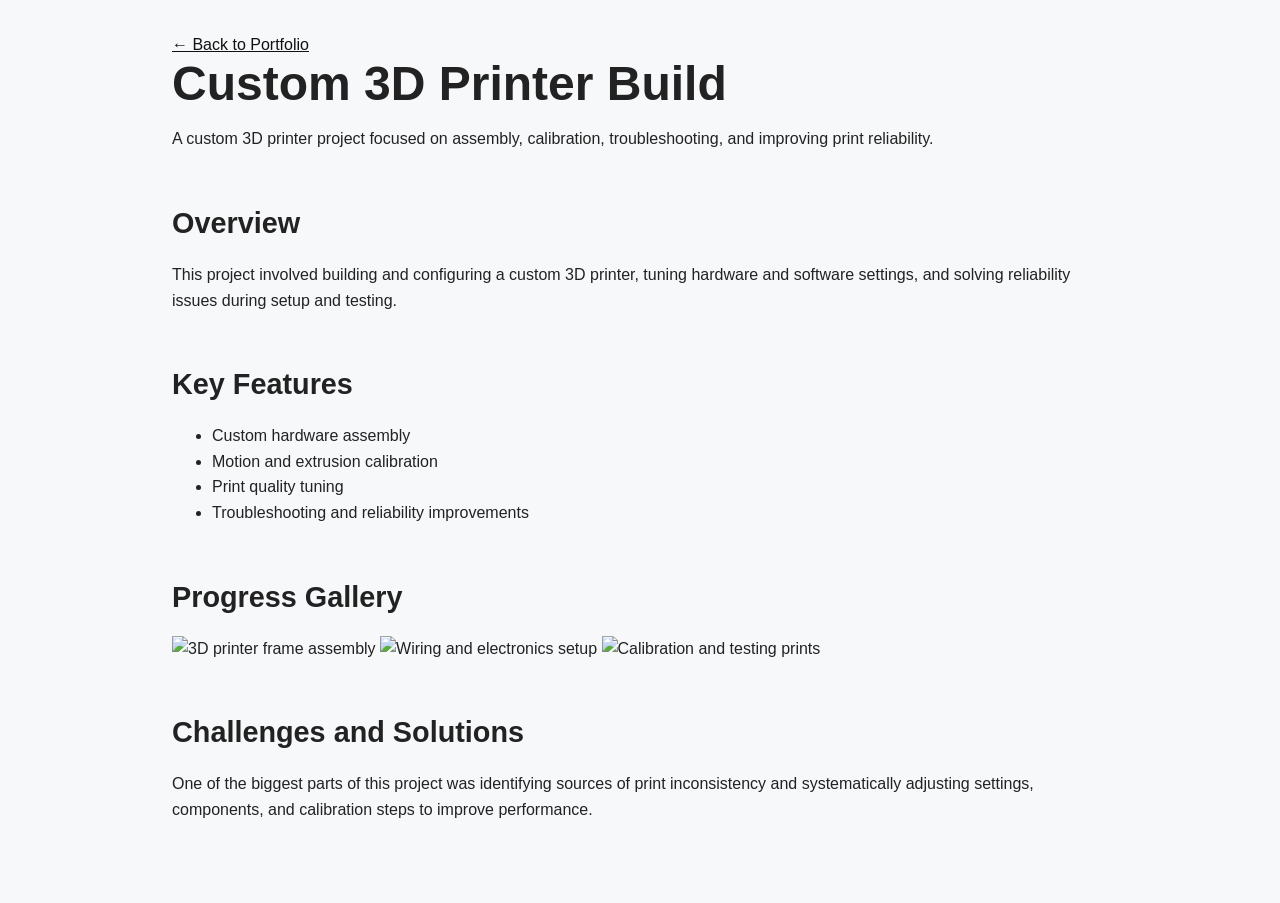
==== projects/custom-3d-printer.html @ 7a90f796 "tile test" ====
<!DOCTYPE html>
<html lang="en">
<head>
  <meta charset="UTF-8" />
  <meta name="viewport" content="width=device-width, initial-scale=1.0" />
  <title>Custom 3D Printer Build | Sedric Fackenthall</title>
  <link rel="stylesheet" href="../style.css" />
</head>
<body>
  <main class="project-page">
    <a class="back-link" href="../index.html">← Back to Portfolio</a>

    <section class="project-hero">
      <h1>Custom 3D Printer Build</h1>
      <p>
        A custom 3D printer project focused on assembly, calibration,
        troubleshooting, and improving print reliability.
      </p>
    </section>

    <section>
      <h2>Overview</h2>
      <p>
        This project involved building and configuring a custom 3D printer,
        tuning hardware and software settings, and solving reliability issues
        during setup and testing.
      </p>
    </section>

    <section>
      <h2>Key Features</h2>
      <ul>
        <li>Custom hardware assembly</li>
        <li>Motion and extrusion calibration</li>
        <li>Print quality tuning</li>
        <li>Troubleshooting and reliability improvements</li>
      </ul>
    </section>

    <section>
      <h2>Progress Gallery</h2>
      <div class="gallery-grid">
        <img src="../assets/printer-build-1.jpg" alt="3D printer frame assembly" />
        <img src="../assets/printer-build-2.jpg" alt="Wiring and electronics setup" />
        <img src="../assets/printer-build-3.jpg" alt="Calibration and testing prints" />
      </div>
    </section>

    <section>
      <h2>Challenges and Solutions</h2>
      <p>
        One of the biggest parts of this project was identifying sources of
        print inconsistency and systematically adjusting settings, components,
        and calibration steps to improve performance.
      </p>
    </section>
  </main>
</body>
</html>
---- style.css ----
* {
  box-sizing: border-box;
}

html {
  scroll-behavior: smooth;
}

body {
  margin: 0;
  font-family: Arial, sans-serif;
  line-height: 1.6;
  color: #222;
  background: #f7f8fa;
}

.hero,
main {
  max-width: 1000px;
  margin: 0 auto;
  padding: 2rem;
}

.hero {
  background: linear-gradient(135deg, #1e3a8a, #2563eb);
  color: #ffffff;
  border-radius: 16px;
  margin-top: 2rem;
  padding: 3rem 2rem;
}
.hero .eyebrow {
  color: #9ca3af;
}

.hero .subtitle {
  color: #e5e7eb;
}

.hero .intro {
  color: #d1d5db;
}

.eyebrow {
  text-transform: uppercase;
  letter-spacing: 0.12em;
  font-size: 0.85rem;
  font-weight: bold;
  color: #666;
  margin-bottom: 0.5rem;
}

h1 {
  font-size: 3rem;
  line-height: 1.1;
  margin: 0 0 1rem;
}

.subtitle {
  font-size: 1.25rem;
  font-weight: bold;
  margin-bottom: 1rem;
  color: #333;
}

.intro {
  max-width: 700px;
  margin-bottom: 1.5rem;
  color: #444;
}

.hero-buttons {
  display: flex;
  flex-wrap: wrap;
  gap: 0.75rem;
}

.button {
  display: inline-block;
  padding: 0.8rem 1.2rem;
  border-radius: 8px;
  text-decoration: none;
  font-weight: bold;
  transition: transform 0.15s ease, opacity 0.15s ease;
}

.button:hover {
  transform: translateY(-1px);
  opacity: 0.95;
}

.button.primary {
  background: #ffffff;
  color: #111;
}

.button.secondary {
  background: rgba(255, 255, 255, 0.15);
  color: #ffffff;
  backdrop-filter: blur(4px);
}

section {
  margin-bottom: 3rem;
}

h2 {
  font-size: 1.8rem;
  margin-bottom: 1rem;
}

.project-grid {
  display: grid;
  grid-template-columns: repeat(auto-fit, minmax(260px, 1fr));
  gap: 1.25rem;
}

.card {
  background: #fff;
  border-radius: 12px;
  padding: 1.25rem;
  box-shadow: 0 4px 14px rgba(0, 0, 0, 0.08);
}

.card h3 {
  margin-top: 0;
  margin-bottom: 0.75rem;
}

.card ul {
  padding-left: 1.2rem;
  margin-bottom: 0;
}

.links ul {
  padding-left: 1.2rem;
}

a {
  color: #111;
}

a:hover {
  text-decoration: underline;
}

@media (max-width: 700px) {
  h1 {
    font-size: 2.2rem;
  }

  .subtitle {
    font-size: 1.05rem;
  }

  .hero,
  main {
    padding: 1.25rem;
  }
}
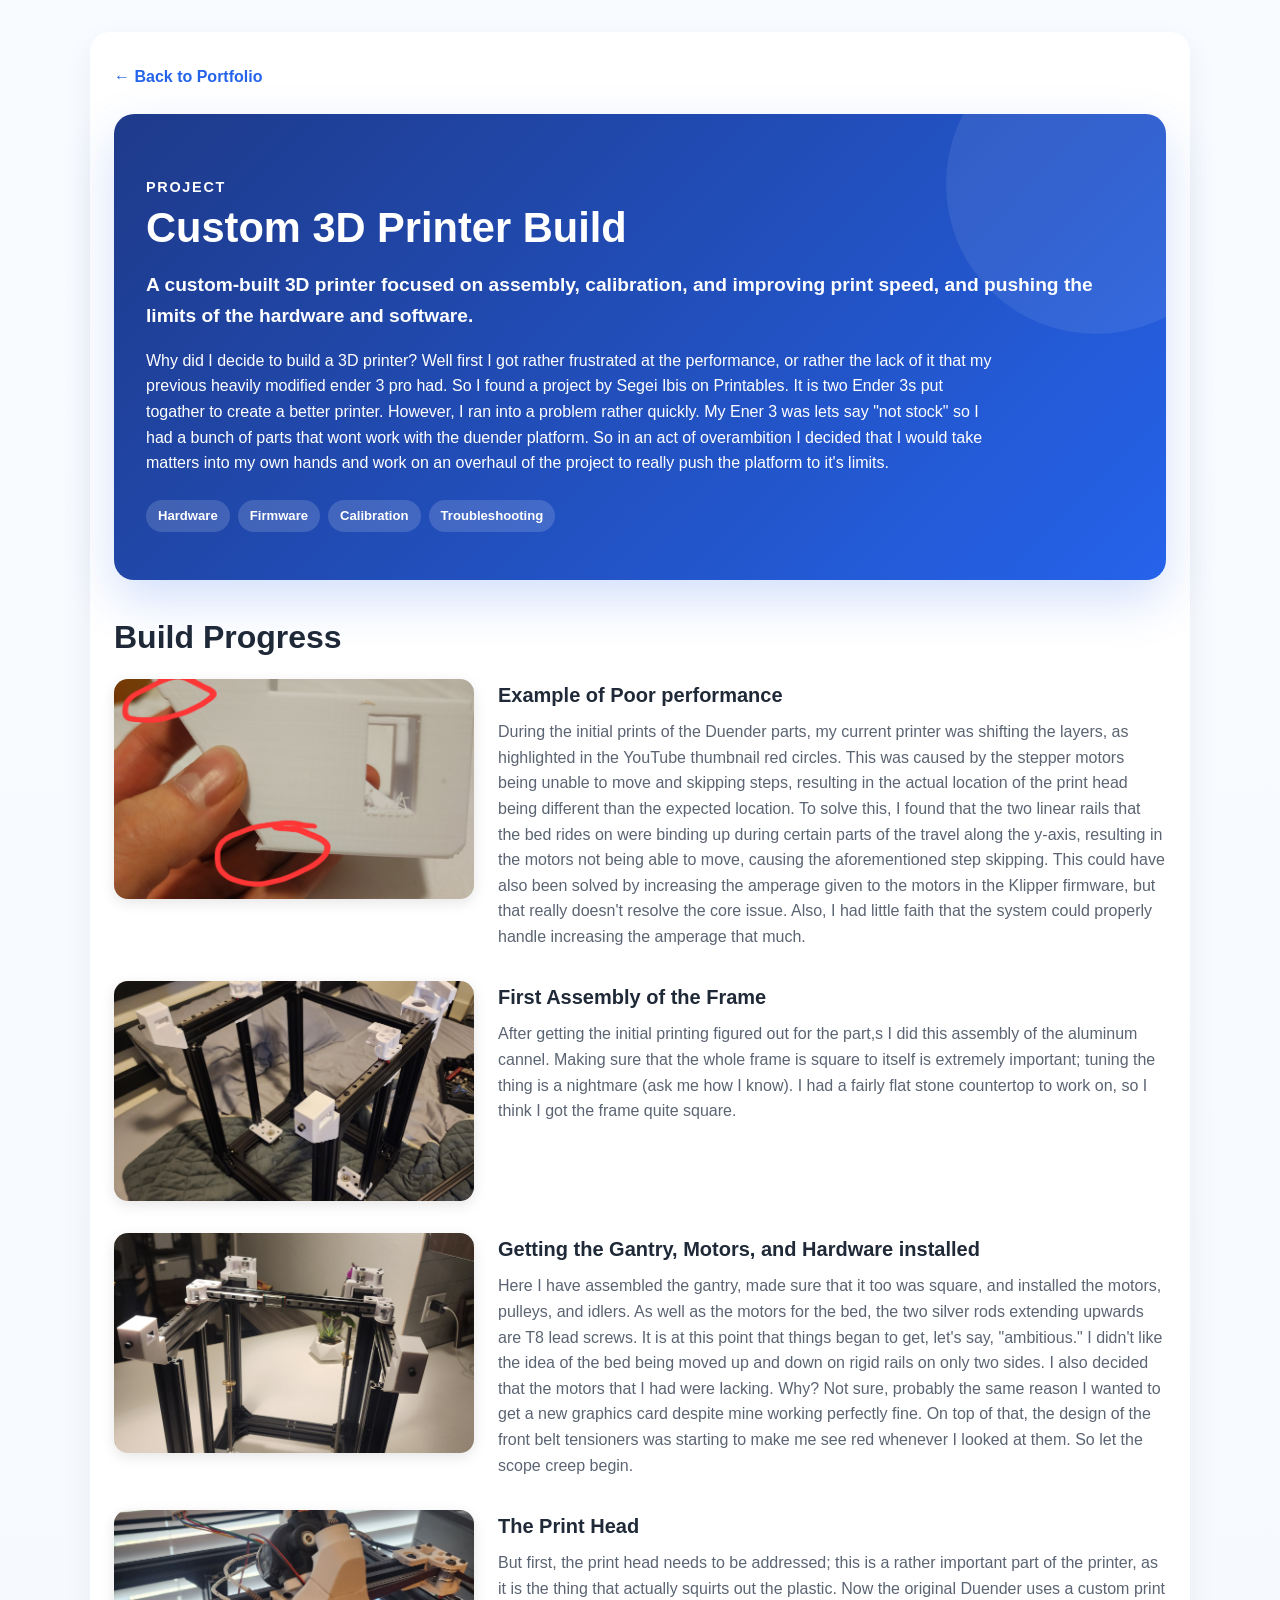
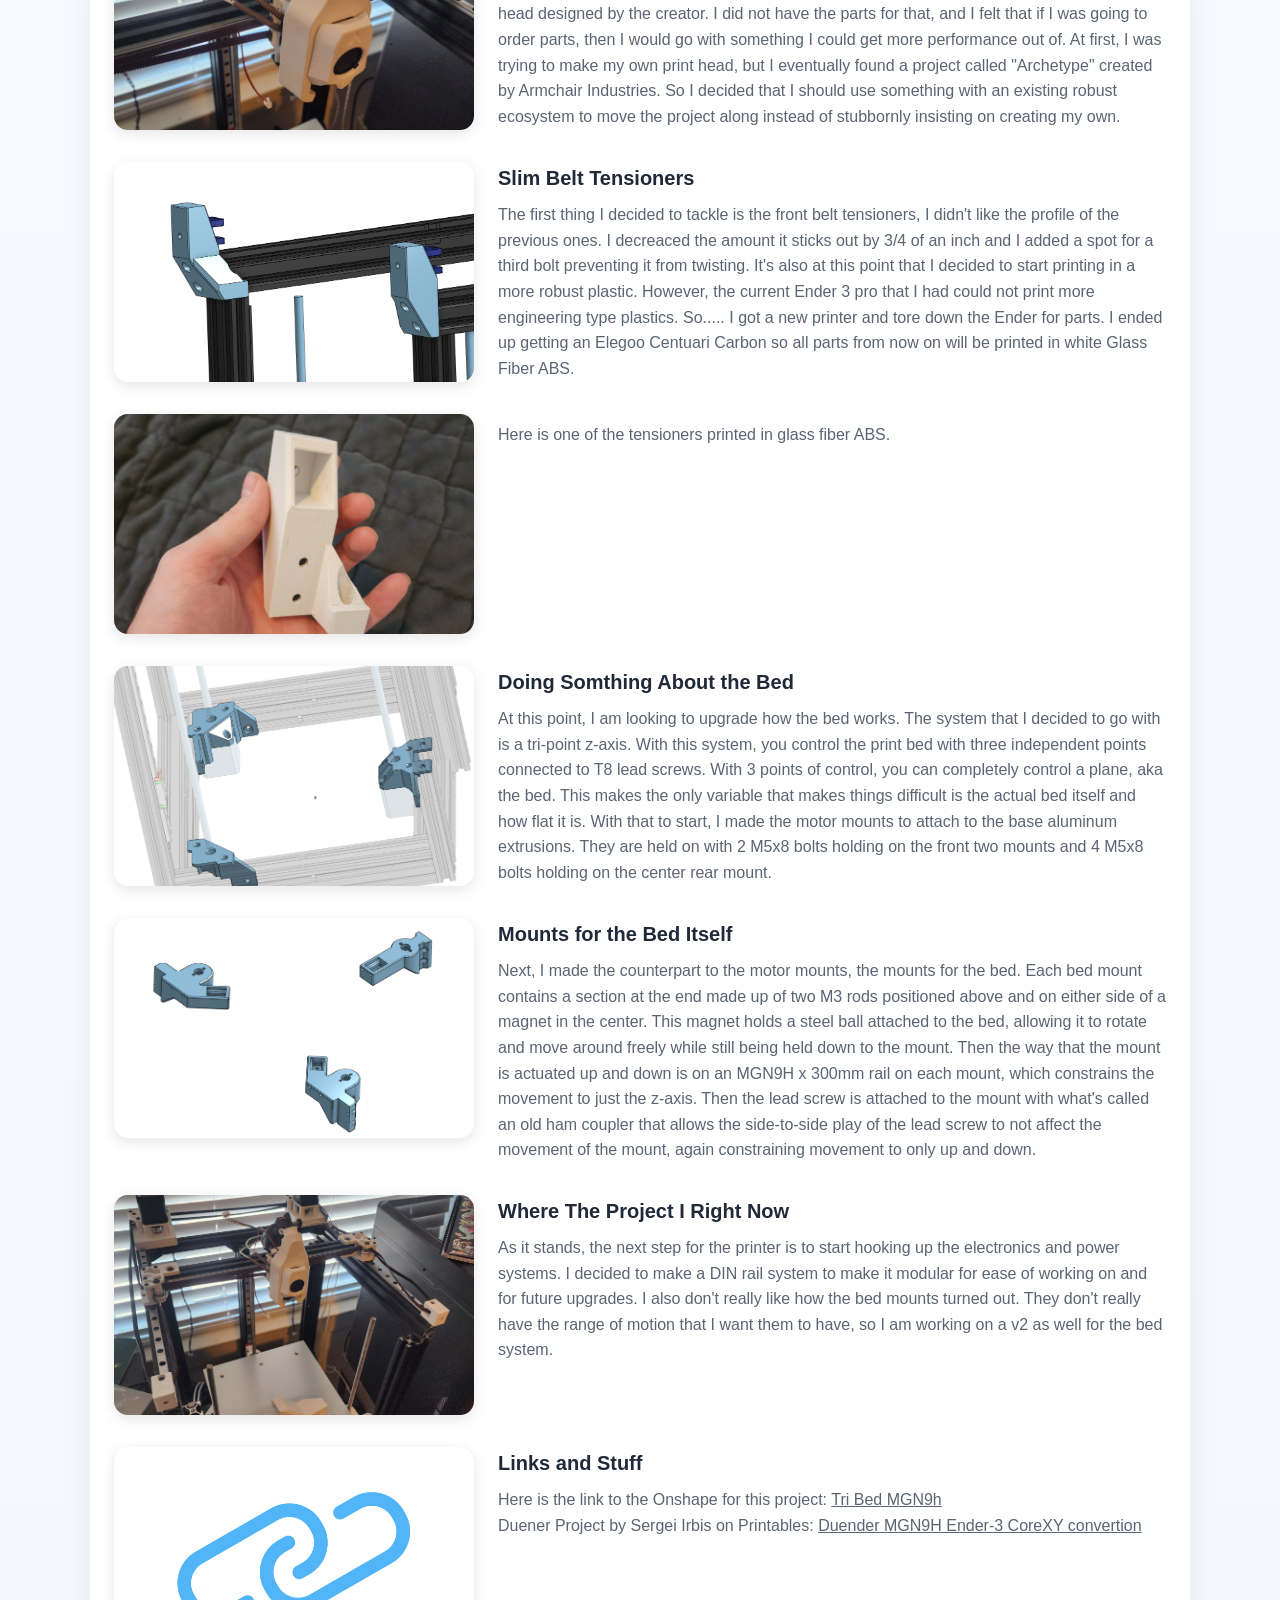
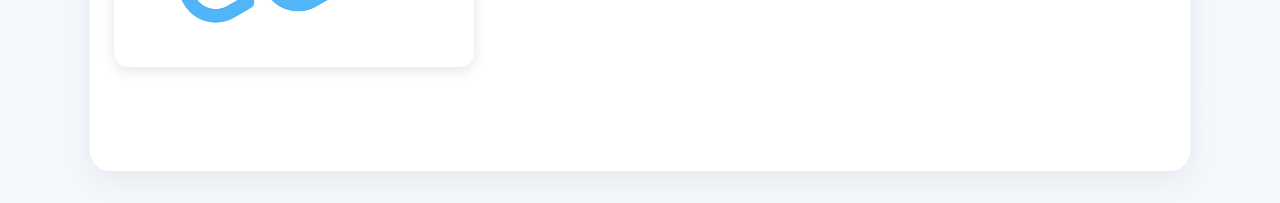
==== commit f4ad33b5: "Did some work with text and tiles for the sections" ====
--- a/projects/custom-3d-printer.html
+++ b/projects/custom-3d-printer.html
@@ -1,59 +1,193 @@
 <!DOCTYPE html>
 <html lang="en">
+
 <head>
   <meta charset="UTF-8" />
   <meta name="viewport" content="width=device-width, initial-scale=1.0" />
   <title>Custom 3D Printer Build | Sedric Fackenthall</title>
   <link rel="stylesheet" href="../style.css" />
 </head>
+
 <body>
   <main class="project-page">
     <a class="back-link" href="../index.html">← Back to Portfolio</a>
 
-    <section class="project-hero">
-      <h1>Custom 3D Printer Build</h1>
-      <p>
-        A custom 3D printer project focused on assembly, calibration,
-        troubleshooting, and improving print reliability.
-      </p>
-    </section>
+
+	<section class="project-hero">
+		<div class="project-hero-content">
+		
+			<p class="eyebrow">Project</p>
+			<h1>Custom 3D Printer Build</h1>
+
+			<p class="project-subtitle">
+				A custom-built 3D printer focused on assembly, calibration, and improving
+				print speed, and pushing the limits of the hardware and software.
+			</p>
+
+			<p class="project-summary">
+				Why did I decide to build a 3D printer? Well first I got rather frustrated at the performance, or rather
+				the lack of it that my previous heavily modified ender 3 pro had. So I found a project by Segei Ibis on Printables.
+				It is two Ender 3s put togather to create a better printer. However, I ran into a problem rather quickly. My Ener 3 was
+				lets say "not stock" so I had a bunch of parts that wont work with the duender platform. So in an act of overambition
+				I decided that I would take matters into my own hands and work on an overhaul of the project to really push the 
+				platform to it's limits.
+			</p>
+		</div>
+		
+		<div class="project-meta">
+			<span>Hardware</span>
+			<span>Firmware</span>
+			<span>Calibration</span>
+			<span>Troubleshooting</span>
+		</div>
+	</section>
 
     <section>
-      <h2>Overview</h2>
-      <p>
-        This project involved building and configuring a custom 3D printer,
-        tuning hardware and software settings, and solving reliability issues
-        during setup and testing.
-      </p>
-    </section>
+	<h2>Build Progress</h2>
 
-    <section>
-      <h2>Key Features</h2>
-      <ul>
-        <li>Custom hardware assembly</li>
-        <li>Motion and extrusion calibration</li>
-        <li>Print quality tuning</li>
-        <li>Troubleshooting and reliability improvements</li>
-      </ul>
-    </section>
+		<div class="timeline">
+			
+			<div class="timeline-item">
+				<img src="../assets/3D-0-Print-problems.jpg" alt="Step 1" />
+				<div class="timeline-text">
+					<h3>Example of Poor performance</h3>
+					<p>
+					During the initial prints of the Duender parts, my current printer was shifting the layers, as highlighted 
+					in the YouTube thumbnail red circles. This was caused by the stepper motors being unable to move and skipping 
+					steps, resulting in the actual location of the print head being different than the expected location. To solve 
+					this, I found that the two linear rails that the bed rides on were binding up during certain parts of the travel 
+					along the y-axis, resulting in the motors not being able to move, causing the aforementioned step skipping. This 
+					could have also been solved by increasing the amperage given to the motors in the Klipper firmware, but that 
+					really doesn't resolve the core issue. Also, I had little faith that the system could properly handle increasing 
+					the amperage that much.
+					</p>
+				</div>
+			</div>
 
-    <section>
-      <h2>Progress Gallery</h2>
-      <div class="gallery-grid">
-        <img src="../assets/printer-build-1.jpg" alt="3D printer frame assembly" />
-        <img src="../assets/printer-build-2.jpg" alt="Wiring and electronics setup" />
-        <img src="../assets/printer-build-3.jpg" alt="Calibration and testing prints" />
-      </div>
-    </section>
+			<div class="timeline-item">
+				<img src="../assets/3D-1-No-gantry.jpg" alt="Step 2" />
+				<div class="timeline-text">
+					<h3>First Assembly of the Frame</h3>
+					<p>
+					After getting the initial printing figured out for the part,s I did this assembly of the aluminum cannel. Making 
+					sure that the whole frame is square to itself is extremely important; tuning the thing is a nightmare (ask me how I know). 
+					I had a fairly flat stone countertop to work on, so I think I got the frame quite square.
+					</p>
+				</div>
+			</div>
 
-    <section>
-      <h2>Challenges and Solutions</h2>
-      <p>
-        One of the biggest parts of this project was identifying sources of
-        print inconsistency and systematically adjusting settings, components,
-        and calibration steps to improve performance.
-      </p>
-    </section>
+			<div class="timeline-item">
+				<img src="../assets/3D-2-With-gantry.jpg" alt="Step 3" />
+				<div class="timeline-text">
+					<h3>Getting the Gantry, Motors, and Hardware installed</h3>
+					<p>
+					Here I have assembled the gantry, made sure that it too was square, and installed the motors, pulleys, and idlers. 
+					As well as the motors for the bed, the two silver rods extending upwards are T8 lead screws. It is at this point 
+					that things began to get, let's say, "ambitious." I didn't like the idea of the bed being moved up and down on rigid 
+					rails on only two sides. I also decided that the motors that I had were lacking. Why? Not sure, probably the same 
+					reason I wanted to get a new graphics card despite mine working perfectly fine. On top of that, the design of the 
+					front belt tensioners was starting to make me see red whenever I looked at them. So let the scope creep begin.
+					</p>
+				</div>
+			</div>
+
+			<div class="timeline-item">
+				<img src="../assets/3D-3-Print-Head.jpg" alt="Step 4" />
+				<div class="timeline-text">
+					<h3>The Print Head</h3>
+					<p>
+					But first, the print head needs to be addressed; this is a rather important part of the printer, as it is the thing 
+					that actually squirts out the plastic. Now the original Duender uses a custom print head designed by the creator. I 
+					did not have the parts for that, and I felt that if I was going to order parts, then I would go with something I could 
+					get more performance out of. At first, I was trying to make my own print head, but I eventually found a project called 
+					"Archetype" created by Armchair Industries. So I decided that I should use something with an existing robust ecosystem 
+					to move the project along instead of stubbornly insisting on creating my own.
+					</p>
+				</div>
+			</div>
+
+			<div class="timeline-item">
+				<img src="../assets/3D-4-Tension.png" alt="Step 5" />
+				<div class="timeline-text">
+					<h3>Slim Belt Tensioners</h3>
+					<p>
+					The first thing I decided to tackle is the front belt tensioners, I didn't like the profile of the previous ones. 
+					I decreaced the amount it sticks out by 3/4 of an inch and I added a spot for a third bolt preventing it from 
+					twisting. It's also at this point that I decided to start printing in a more robust plastic. However, the current 
+					Ender 3 pro that I had could not print more engineering type plastics. So..... I got a new printer and tore down the 
+					Ender for parts. I ended up getting an Elegoo Centuari Carbon so all parts from now on will be printed in white 
+					Glass Fiber ABS.
+					</p>
+				</div>
+			</div>
+
+			<div class="timeline-item">
+				<img src="../assets/3D-4-Printed-tensioner.jpg" alt="Step 6" />
+				<div class="timeline-text">
+					<h3></h3>
+					<p>
+					Here is one of the tensioners printed in glass fiber ABS.
+					</p>
+				</div>
+			</div>
+
+			<div class="timeline-item">
+				<img src="../assets/3D-5-Motor-Mounts.png" alt="Step 7" />
+				<div class="timeline-text">
+					<h3>Doing Somthing About the Bed</h3>
+					<p>
+					At this point, I am looking to upgrade how the bed works. The system that I decided to go with is a tri-point 
+					z-axis. With this system, you control the print bed with three independent points connected to T8 lead screws. 
+					With 3 points of control, you can completely control a plane, aka the bed. This makes the only variable that makes 
+					things difficult is the actual bed itself and how flat it is. With that to start, I made the motor mounts to attach 
+					to the base aluminum extrusions. They are held on with 2 M5x8 bolts holding on the front two mounts and 4 M5x8 bolts 
+					holding on the center rear mount.
+					</p>
+				</div>
+			</div>
+
+			<div class="timeline-item">
+				<img src="../assets/3D-6-Bed-Mounts.png" alt="Step 8" />
+				<div class="timeline-text">
+					<h3>Mounts for the Bed Itself</h3>
+					<p>
+					Next, I made the counterpart to the motor mounts, the mounts for the bed. Each bed mount contains a section 
+					at the end made up of two M3 rods positioned above and on either side of a magnet in the center. This magnet 
+					holds a steel ball attached to the bed, allowing it to rotate and move around freely while still being held 
+					down to the mount. Then the way that the mount is actuated up and down is on an MGN9H x 300mm rail on each mount, 
+					which constrains the movement to just the z-axis. Then the lead screw is attached to the mount with what's called 
+					an old ham coupler that allows the side-to-side play of the lead screw to not affect the movement of the mount, 
+					again constraining movement to only up and down.
+					</p>
+				</div>
+			</div>
+
+			<div class="timeline-item">
+				<img src="../assets/3D-7-Overall-new.jpg" alt="Step 9" />
+				<div class="timeline-text">
+					<h3>Where The Project I Right Now</h3>
+					<p>
+					As it stands, the next step for the printer is to start hooking up the electronics and power systems. I decided to make 
+					a DIN rail system to make it modular for ease of working on and for future upgrades. I also don't really like how the 
+					bed mounts turned out. They don't really have the range of motion that I want them to have, so I am working on a v2 as 
+					well for the bed system.
+					</p>
+				</div>
+			</div>
+			<div class="timeline-item">
+				<img src="../assets/Useful-Link.jpg" alt="Step 9" />
+				<div class="timeline-text">
+					<h3>Links and Stuff</h3>
+					<p>
+					Here is the link to the Onshape for this project: <a href="https://cad.onshape.com/documents/b674257974c1309bb910d81d/w/8660b950abad0439bab4c095/e/554b80693509f4c7868cd70f?renderMode=0&uiState=69c4438c08382e0466917188">Tri Bed MGN9h</a><br>
+					
+					Duener Project by Sergei Irbis on Printables: <a href= "https://www.printables.com/model/1300968-duender-mgn9h-2x-creality-ender-3-corexy-convertio">Duender MGN9H Ender-3 CoreXY convertion</a><br>	
+					
+					</p>
+				</div>
+			</div>
+		</div>
+	</section>
   </main>
 </body>
 </html>
--- a/style.css
+++ b/style.css
@@ -4,68 +4,170 @@
 
 html {
   scroll-behavior: smooth;
+}
+
+:root {
+  --bg: #f4f7fb;
+  --surface: #ffffff;
+  --surface-soft: #eef4ff;
+  --text: #1f2937;
+  --muted: #5b6472;
+  --border: rgba(15, 23, 42, 0.08);
+  --shadow: 0 10px 30px rgba(15, 23, 42, 0.08);
+  --shadow-hover: 0 18px 40px rgba(15, 23, 42, 0.12);
+  --blue-1: #1e3a8a;
+  --blue-2: #2563eb;
+  --blue-3: #60a5fa;
+  --white: #ffffff;
 }
 
 body {
   margin: 0;
   font-family: Arial, sans-serif;
   line-height: 1.6;
-  color: #222;
-  background: #f7f8fa;
-}
+  color: var(--text);
+  background: linear-gradient(180deg, #f8fbff 0%, var(--bg) 100%);
+}
+
+/* ---------- Global layout ---------- */
+
+main,
+.site-footer,
+.project-page {
+  max-width: 1100px;
+  margin: 0 auto;
+}
+
+a {
+  color: inherit;
+}
+
+a:hover {
+  text-decoration: underline;
+}
+
+/* ---------- Navigation ---------- */
+
+.site-nav {
+  position: sticky;
+  top: 0;
+  z-index: 100;
+  padding: 0.75rem 1.5rem;
+  background: rgba(255, 255, 255, 0.88);
+  backdrop-filter: blur(12px);
+  border-bottom: 1px solid rgba(15, 23, 42, 0.06);
+}
+
+.nav-inner {
+  max-width: 1100px;
+  margin: 0 auto;
+  display: flex;
+  justify-content: space-between;
+  align-items: center;
+  gap: 1rem;
+}
+
+.brand {
+  font-weight: 700;
+  font-size: 1.05rem;
+  text-decoration: none;
+  color: var(--text);
+}
+
+.nav-links {
+  display: flex;
+  flex-wrap: wrap;
+  gap: 0.6rem;
+}
+
+.nav-links a {
+  text-decoration: none;
+  color: #374151;
+  font-weight: 600;
+  padding: 0.45rem 0.7rem;
+  border-radius: 8px;
+  transition: background 0.18s ease, color 0.18s ease;
+}
+
+.nav-links a:hover {
+  background: #e5e7eb;
+  color: #111827;
+  text-decoration: none;
+}
+
+/* ---------- Homepage hero ---------- */
 
 .hero,
-main {
-  max-width: 1000px;
-  margin: 0 auto;
-  padding: 2rem;
+main,
+.site-footer {
+  padding-left: 1.5rem;
+  padding-right: 1.5rem;
 }
 
 .hero {
-  background: linear-gradient(135deg, #1e3a8a, #2563eb);
-  color: #ffffff;
-  border-radius: 16px;
-  margin-top: 2rem;
-  padding: 3rem 2rem;
-}
-.hero .eyebrow {
-  color: #9ca3af;
-}
-
-.hero .subtitle {
-  color: #e5e7eb;
-}
-
-.hero .intro {
-  color: #d1d5db;
-}
-
-.eyebrow {
+  max-width: 1100px;
+  margin: 1.25rem auto 0;
+  background: linear-gradient(135deg, var(--blue-1), var(--blue-2));
+  color: var(--white);
+  border-radius: 24px;
+  padding: 4rem 2rem;
+  box-shadow: 0 20px 50px rgba(37, 99, 235, 0.22);
+  position: relative;
+  overflow: hidden;
+}
+
+.hero::after {
+  content: "";
+  position: absolute;
+  width: 320px;
+  height: 320px;
+  right: -80px;
+  top: -80px;
+  background: rgba(255, 255, 255, 0.08);
+  border-radius: 50%;
+}
+
+.hero-text {
+  position: relative;
+  z-index: 1;
+  max-width: 760px;
+}
+
+.eyebrow,
+.section-label {
   text-transform: uppercase;
   letter-spacing: 0.12em;
-  font-size: 0.85rem;
-  font-weight: bold;
-  color: #666;
-  margin-bottom: 0.5rem;
+  font-size: 0.9rem;
+  font-weight: 700;
+  margin-bottom: 0.4rem;
+}
+
+.hero .eyebrow {
+  color: rgba(255, 255, 255, 0.74);
+}
+
+.section-label {
+  color: var(--blue-2);
 }
 
 h1 {
-  font-size: 3rem;
-  line-height: 1.1;
+  font-size: 3.2rem;
+  line-height: 1.05;
   margin: 0 0 1rem;
+  font-weight: 700;
 }
 
 .subtitle {
-  font-size: 1.25rem;
-  font-weight: bold;
+  font-size: 1.2rem;
+  font-weight: 700;
   margin-bottom: 1rem;
-  color: #333;
+  color: rgba(255, 255, 255, 0.92);
 }
 
 .intro {
   max-width: 700px;
-  margin-bottom: 1.5rem;
-  color: #444;
+  margin-bottom: 1.75rem;
+  color: rgba(255, 255, 255, 0.86);
 }
 
 .hero-buttons {
@@ -76,84 +178,449 @@
 
 .button {
   display: inline-block;
-  padding: 0.8rem 1.2rem;
-  border-radius: 8px;
-  text-decoration: none;
-  font-weight: bold;
-  transition: transform 0.15s ease, opacity 0.15s ease;
+  padding: 0.85rem 1.2rem;
+  border-radius: 10px;
+  text-decoration: none;
+  font-weight: 700;
+  transition: transform 0.18s ease, box-shadow 0.18s ease, opacity 0.18s ease;
 }
 
 .button:hover {
-  transform: translateY(-1px);
-  opacity: 0.95;
+  transform: translateY(-2px);
+  opacity: 0.98;
+  text-decoration: none;
 }
 
 .button.primary {
-  background: #ffffff;
-  color: #111;
+  background: var(--white);
+  color: #111827;
+  box-shadow: 0 8px 20px rgba(255, 255, 255, 0.22);
 }
 
 .button.secondary {
-  background: rgba(255, 255, 255, 0.15);
-  color: #ffffff;
+  background: rgba(255, 255, 255, 0.14);
+  color: var(--white);
+  border: 1px solid rgba(255, 255, 255, 0.18);
   backdrop-filter: blur(4px);
 }
 
+/* ---------- Main sections ---------- */
+
+main {
+  padding-top: 2rem;
+  padding-bottom: 2rem;
+}
+
 section {
-  margin-bottom: 3rem;
-}
-
-h2 {
-  font-size: 1.8rem;
-  margin-bottom: 1rem;
-}
-
-.project-grid {
+  margin-bottom: 3.5rem;
+}
+
+.section-heading {
+  margin-bottom: 1.5rem;
+}
+
+.section-heading h2 {
+  margin: 0;
+  font-size: 2.4rem;
+  font-weight: 700;
+  line-height: 1.2;
+}
+
+.section-heading h2::after {
+  content: "";
+  display: block;
+  width: 60px;
+  height: 4px;
+  margin-top: 0.5rem;
+  border-radius: 2px;
+  background: linear-gradient(90deg, var(--blue-2), var(--blue-3));
+}
+
+.about p {
+  max-width: 760px;
+  font-size: 1.05rem;
+  color: var(--muted);
+}
+
+/* ---------- Stats strip ---------- */
+
+.stats {
   display: grid;
-  grid-template-columns: repeat(auto-fit, minmax(260px, 1fr));
+  grid-template-columns: repeat(auto-fit, minmax(220px, 1fr));
+  gap: 1rem;
+  margin-top: 0.5rem;
+}
+
+.stat-card {
+  background: rgba(255, 255, 255, 0.82);
+  border: 1px solid var(--border);
+  border-radius: 18px;
+  padding: 1.2rem;
+  box-shadow: 0 6px 18px rgba(15, 23, 42, 0.04);
+}
+
+.stat-card h3 {
+  margin-top: 0;
+  margin-bottom: 0.4rem;
+  font-size: 1.05rem;
+}
+
+.stat-card p {
+  margin: 0;
+  color: var(--muted);
+}
+
+/* ---------- Project cards ---------- */
+
+.project-grid,
+.contact-grid {
+  display: grid;
+  grid-template-columns: repeat(auto-fit, minmax(270px, 1fr));
   gap: 1.25rem;
 }
 
+.card-link {
+  text-decoration: none;
+  color: inherit;
+  display: block;
+}
+
 .card {
-  background: #fff;
-  border-radius: 12px;
-  padding: 1.25rem;
-  box-shadow: 0 4px 14px rgba(0, 0, 0, 0.08);
+  background: var(--surface);
+  border: 1px solid var(--border);
+  border-radius: 18px;
+  padding: 1.35rem;
+  box-shadow: var(--shadow);
+  transition: transform 0.18s ease, box-shadow 0.18s ease, border-color 0.18s ease;
+  height: 100%;
+}
+
+.card-link:hover .card {
+  transform: translateY(-6px);
+  box-shadow: var(--shadow-hover);
+  border-color: rgba(37, 99, 235, 0.2);
+}
+
+.card-tag {
+  display: inline-block;
+  margin-bottom: 0.75rem;
+  padding: 0.3rem 0.6rem;
+  border-radius: 999px;
+  background: var(--surface-soft);
+  color: var(--blue-2);
+  font-size: 0.8rem;
+  font-weight: 700;
 }
 
 .card h3 {
   margin-top: 0;
-  margin-bottom: 0.75rem;
-}
-
-.card ul {
-  padding-left: 1.2rem;
-  margin-bottom: 0;
-}
-
-.links ul {
-  padding-left: 1.2rem;
-}
-
-a {
-  color: #111;
-}
-
-a:hover {
+  margin-bottom: 0.65rem;
+  line-height: 1.25;
+}
+
+.card p {
+  margin-top: 0;
+  margin-bottom: 1rem;
+  color: var(--muted);
+}
+
+.card-cta {
+  font-weight: 700;
+  color: var(--text);
+}
+
+/* ---------- Contact cards ---------- */
+
+.contact-card {
+  display: block;
+  text-decoration: none;
+  color: inherit;
+  background: var(--surface);
+  border: 1px solid var(--border);
+  border-radius: 18px;
+  padding: 1.25rem;
+  box-shadow: var(--shadow);
+  transition: transform 0.18s ease, box-shadow 0.18s ease;
+}
+
+.contact-card:hover {
+  transform: translateY(-4px);
+  box-shadow: var(--shadow-hover);
+  text-decoration: none;
+}
+
+.contact-card h3 {
+  margin-top: 0;
+  margin-bottom: 0.4rem;
+}
+
+.contact-card p {
+  margin: 0;
+  color: var(--muted);
+}
+
+/* ---------- Footer ---------- */
+
+.site-footer {
+  padding-top: 0;
+  padding-bottom: 2rem;
+  color: #6b7280;
+}
+
+.site-footer p {
+  margin: 0;
+  text-align: center;
+}
+
+/* ---------- Project page ---------- */
+
+.project-page {
+  width: 100%;
+  margin: 2rem auto;
+  padding: 2rem 1.5rem 3rem;
+  background: #ffffff;
+  border-radius: 20px;
+  box-shadow: 0 10px 30px rgba(15, 23, 42, 0.06);
+}
+
+.project-page section {
+  width: 100%;
+}
+
+.back-link {
+  display: inline-block;
+  margin-bottom: 1.5rem;
+  text-decoration: none;
+  font-weight: 700;
+  color: var(--blue-2);
+}
+
+.back-link:hover {
   text-decoration: underline;
 }
 
+/* ---------- Project hero ---------- */
+
+.project-hero {
+  background: linear-gradient(135deg, var(--blue-1), var(--blue-2));
+  color: #ffffff;
+  border-radius: 20px;
+  padding: 3rem 2rem;
+  margin-bottom: 2rem;
+  box-shadow: 0 20px 50px rgba(37, 99, 235, 0.2);
+  position: relative;
+  overflow: hidden;
+}
+
+.project-hero::after {
+  content: "";
+  position: absolute;
+  width: 300px;
+  height: 300px;
+  right: -80px;
+  top: -80px;
+  background: rgba(255, 255, 255, 0.08);
+  border-radius: 50%;
+}
+
+.project-hero-content {
+  position: relative;
+  z-index: 1;
+  max-width: 100%;
+}
+
+.project-hero h1 {
+  margin: 0 0 1rem;
+  font-size: 2.6rem;
+  line-height: 1.1;
+}
+
+.project-subtitle {
+  font-size: 1.2rem;
+  font-weight: 600;
+  margin-bottom: 1rem;
+  color: rgba(255, 255, 255, 0.92);
+}
+
+.project-summary {
+  color: rgba(255, 255, 255, 0.86);
+  margin: 0;
+  max-width: 850px;
+}
+
+.project-meta {
+  position: relative;
+  z-index: 1;
+  margin-top: 1.5rem;
+  display: flex;
+  flex-wrap: wrap;
+  gap: 0.5rem;
+}
+
+.project-meta span {
+  background: rgba(255, 255, 255, 0.15);
+  padding: 0.35rem 0.75rem;
+  border-radius: 999px;
+  font-size: 0.82rem;
+  font-weight: 700;
+  color: #ffffff;
+}
+
+/* ---------- Project sections ---------- */
+
+.project-page h2 {
+  font-size: 2rem;
+  font-weight: 700;
+  margin-bottom: 1rem;
+}
+
+.project-page h3 {
+  font-size: 1.25rem;
+  font-weight: 700;
+}
+
+.project-page p,
+.project-page li {
+  color: #ffffff;
+}
+
+.project-page ul {
+  padding-left: 1.25rem;
+}
+
+/* ---------- Timeline / image + text layout ---------- */
+
+.timeline {
+  display: flex;
+  flex-direction: column;
+  gap: 2rem;
+  width: 100%;
+}
+
+.timeline-item {
+  display: grid;
+  grid-template-columns: 360px 1fr;
+  gap: 1.5rem;
+  align-items: start;
+}
+
+.timeline-item img {
+  width: 100%;
+  height: 220px;
+  object-fit: cover;
+  border-radius: 14px;
+  box-shadow: 0 4px 14px rgba(0, 0, 0, 0.1);
+  background: #e5e7eb;
+}
+
+.timeline-text {
+  min-width: 0;
+}
+
+.timeline-text h3 {
+  margin-top: 0;
+  margin-bottom: 0.5rem;
+}
+
+.timeline-text p {
+  margin: 0;
+  color: var(--muted);
+}
+
+/* ---------- Generic gallery ---------- */
+
+.gallery-grid {
+  display: grid;
+  grid-template-columns: repeat(auto-fit, minmax(220px, 1fr));
+  gap: 1rem;
+}
+
+.gallery-grid img {
+  width: 100%;
+  height: 220px;
+  object-fit: cover;
+  border-radius: 12px;
+  box-shadow: 0 4px 14px rgba(0, 0, 0, 0.08);
+}
+
+/* ---------- Responsive ---------- */
+
+@media (max-width: 900px) {
+  h1 {
+    font-size: 2.7rem;
+  }
+
+  .section-heading h2 {
+    font-size: 2rem;
+  }
+
+  .project-hero h1 {
+    font-size: 2.2rem;
+  }
+
+  .timeline-item {
+    grid-template-columns: 320px 1fr;
+  }
+}
+
+@media (max-width: 800px) {
+  .nav-inner {
+    flex-direction: column;
+    align-items: flex-start;
+  }
+
+  .nav-links {
+    gap: 0.5rem;
+  }
+}
+
 @media (max-width: 700px) {
+  .site-nav,
+  .hero,
+  main,
+  .site-footer,
+  .project-page {
+    padding-left: 1rem;
+    padding-right: 1rem;
+  }
+
+  .hero {
+    padding-top: 3rem;
+    padding-bottom: 3rem;
+  }
+
+  .project-hero {
+    padding: 2.25rem 1.25rem;
+  }
+
   h1 {
     font-size: 2.2rem;
   }
 
-  .subtitle {
+  .subtitle,
+  .project-subtitle {
     font-size: 1.05rem;
   }
 
-  .hero,
-  main {
-    padding: 1.25rem;
+  .section-heading h2,
+  .project-page h2 {
+    font-size: 1.7rem;
+  }
+
+  .timeline-item {
+    grid-template-columns: 1fr;
+  }
+
+  .timeline-item img {
+    height: 240px;
+  }
+
+  .intro,
+  .about p,
+  .card p,
+  .contact-card p,
+  .timeline-text p,
+  .project-summary {
+    font-size: 0.98rem;
   }
 }
